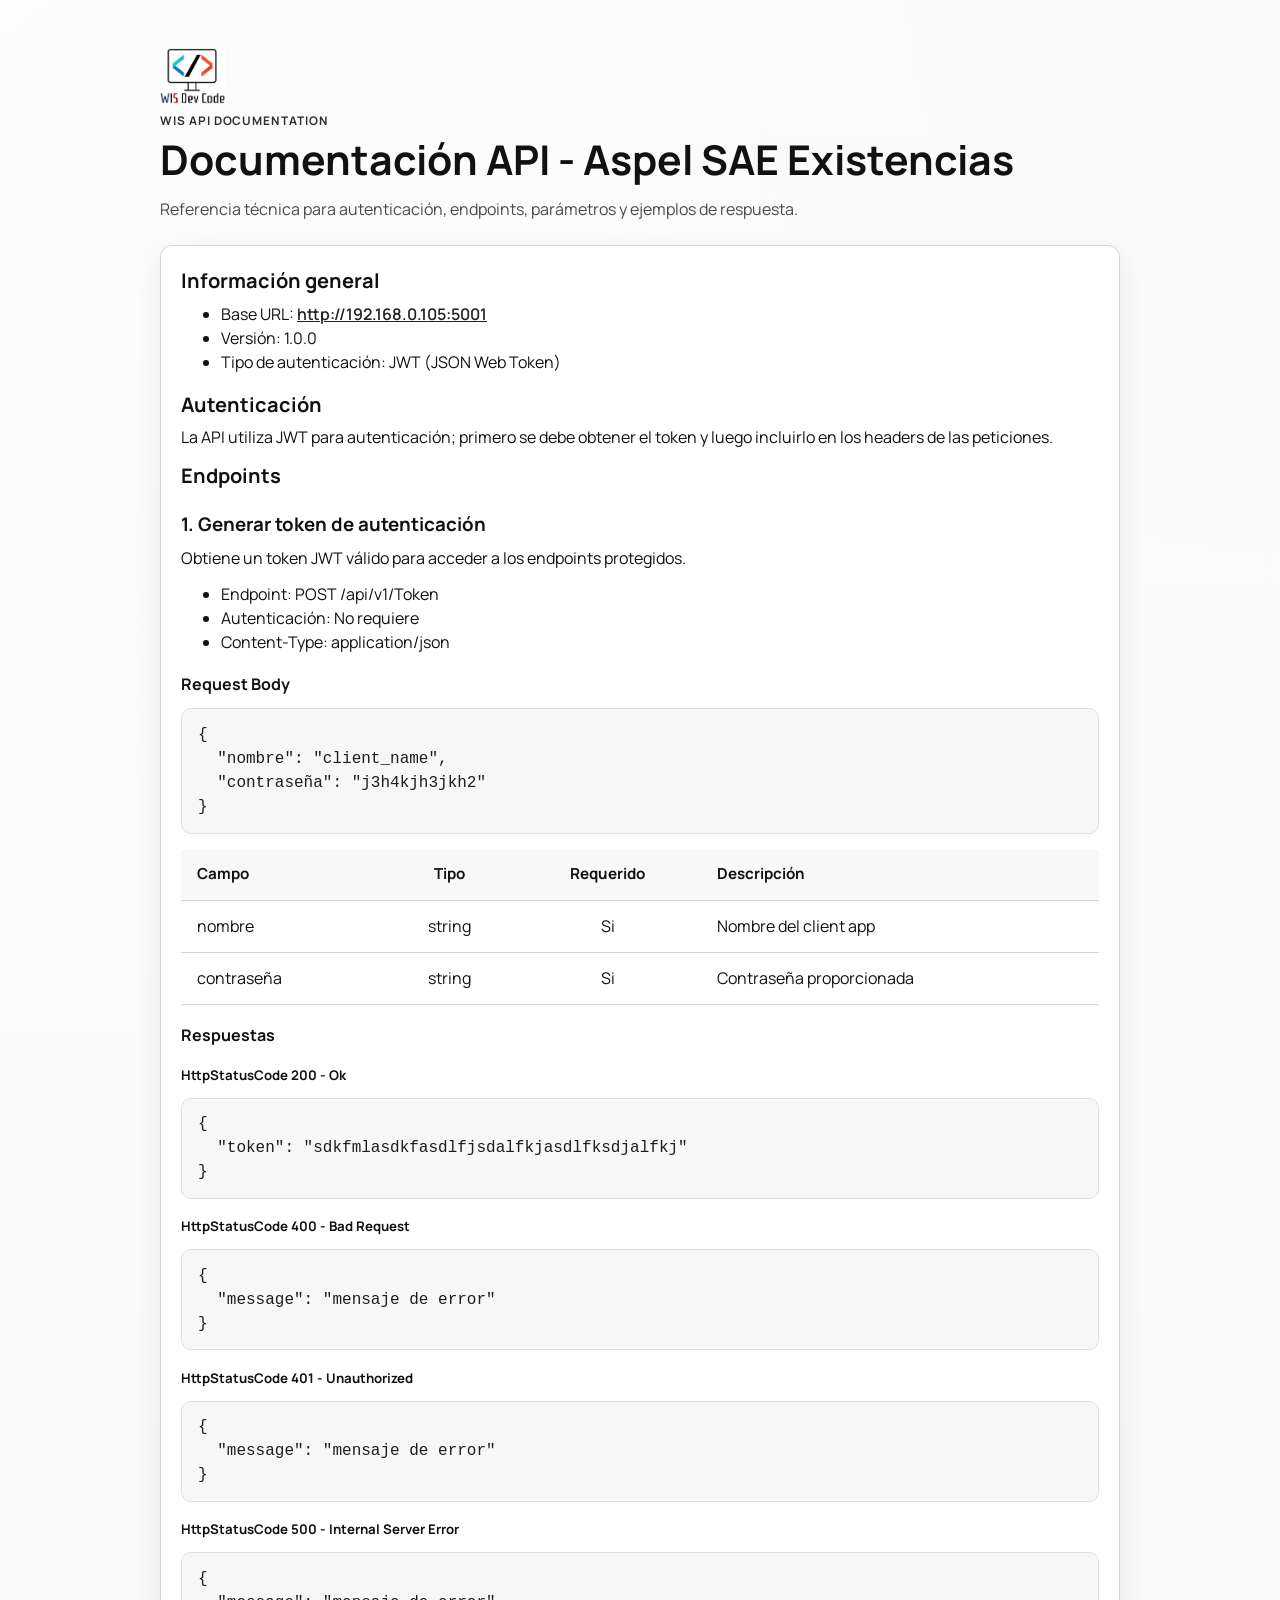
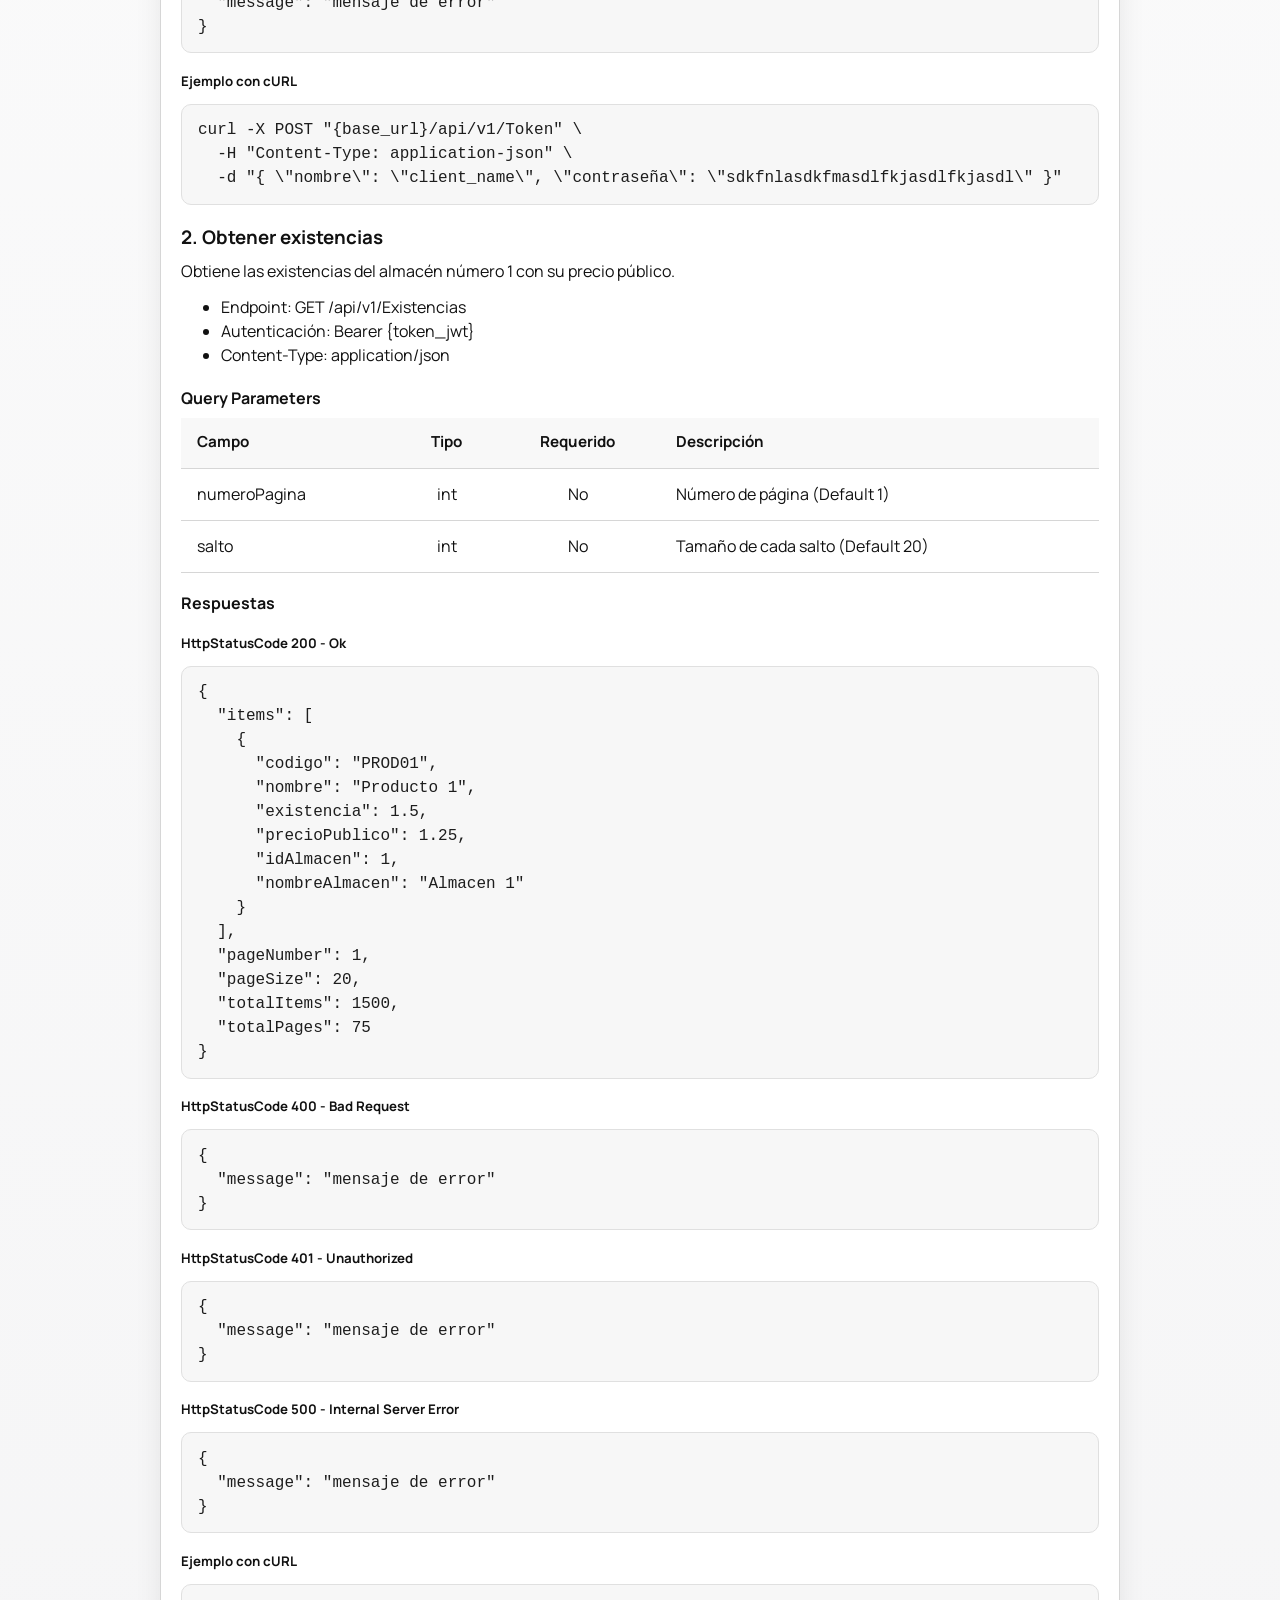
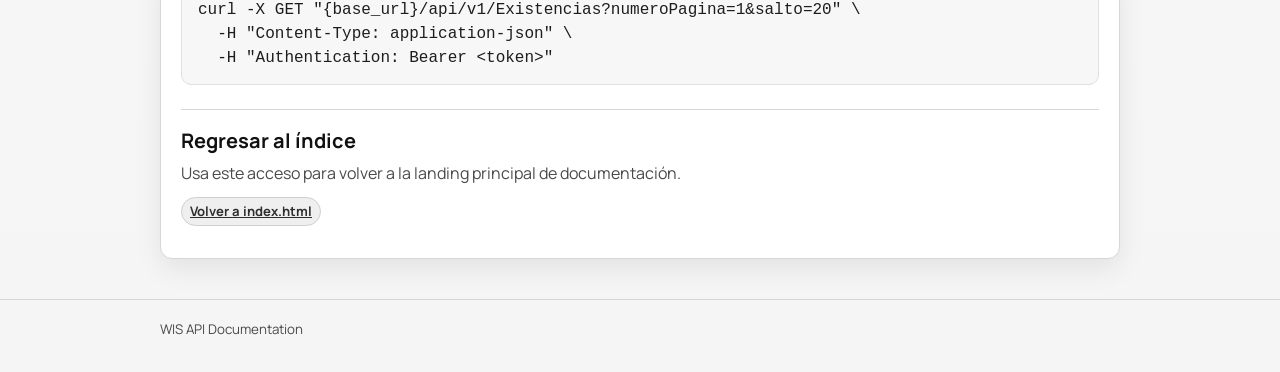
==== pages/DocAPIExistencias.html @ 9df9b6e3 "Add first landing page and 1 test doc" ====
<!doctype html>
<html lang="es">
<head>
  <meta charset="utf-8">
  <meta name="viewport" content="width=device-width, initial-scale=1">
  <meta name="description" content="Documentación API de existencias para Aspel SAE.">
  <title>WIS API Documentation | API Existencias</title>
  <link rel="preconnect" href="https://fonts.googleapis.com">
  <link rel="preconnect" href="https://fonts.gstatic.com" crossorigin>
  <link href="https://fonts.googleapis.com/css2?family=Manrope:wght@400;500;600;700;800&display=swap" rel="stylesheet">
  <link rel="stylesheet" href="../styles.css">
</head>
<body>
  <a class="skip-link" href="#contenido">Saltar al contenido principal</a>

  <header class="site-header" role="banner">
    <div class="container">
      <div class="brand-row">
        <img class="brand-logo" src="../Assets/WIS LOGO_gmail_2.png" alt="WIS logo" width="180" height="60">
      </div>
      <p class="eyebrow">WIS API Documentation</p>
      <h1>Documentación API - Aspel SAE Existencias</h1>
      <p class="lead">Referencia técnica para autenticación, endpoints, parámetros y ejemplos de respuesta.</p>
    </div>
  </header>

  <main id="contenido" class="site-main" role="main">
    <section class="container panel doc-content" aria-labelledby="info-general-titulo">
      <h2 id="info-general-titulo">Información general</h2>
      <ul>
        <li>Base URL: <a href="http://192.168.0.105:5001">http://192.168.0.105:5001</a></li>
        <li>Versión: 1.0.0</li>
        <li>Tipo de autenticación: JWT (JSON Web Token)</li>
      </ul>

      <h2>Autenticación</h2>
      <p>La API utiliza JWT para autenticación; primero se debe obtener el token y luego incluirlo en los headers de las peticiones.</p>

      <h2>Endpoints</h2>
      <h3>1. Generar token de autenticación</h3>
      <p>Obtiene un token JWT válido para acceder a los endpoints protegidos.</p>
      <ul>
        <li>Endpoint: POST /api/v1/Token</li>
        <li>Autenticación: No requiere</li>
        <li>Content-Type: application/json</li>
      </ul>

      <h4>Request Body</h4>
      <pre><code class="language-json">{
  "nombre": "client_name",
  "contraseña": "j3h4kjh3jkh2"
}</code></pre>

      <table>
        <thead>
          <tr>
            <th scope="col">Campo</th>
            <th scope="col" style="text-align: center;">Tipo</th>
            <th scope="col" style="text-align: center;">Requerido</th>
            <th scope="col">Descripción</th>
          </tr>
        </thead>
        <tbody>
          <tr>
            <td>nombre</td>
            <td style="text-align: center;">string</td>
            <td style="text-align: center;">Si</td>
            <td>Nombre del client app</td>
          </tr>
          <tr>
            <td>contraseña</td>
            <td style="text-align: center;">string</td>
            <td style="text-align: center;">Si</td>
            <td>Contraseña proporcionada</td>
          </tr>
        </tbody>
      </table>

      <h4>Respuestas</h4>
      <h5>HttpStatusCode 200 - Ok</h5>
      <pre><code class="language-json">{
  "token": "sdkfmlasdkfasdlfjsdalfkjasdlfksdjalfkj"
}</code></pre>

      <h5>HttpStatusCode 400 - Bad Request</h5>
      <pre><code class="language-json">{
  "message": "mensaje de error"
}</code></pre>

      <h5>HttpStatusCode 401 - Unauthorized</h5>
      <pre><code class="language-json">{
  "message": "mensaje de error"
}</code></pre>

      <h5>HttpStatusCode 500 - Internal Server Error</h5>
      <pre><code class="language-json">{
  "message": "mensaje de error"
}</code></pre>

      <h5>Ejemplo con cURL</h5>
      <pre><code class="language-http">curl -X POST "{base_url}/api/v1/Token" \
  -H "Content-Type: application-json" \
  -d "{ \"nombre\": \"client_name\", \"contraseña\": \"sdkfnlasdkfmasdlfkjasdlfkjasdl\" }"</code></pre>

      <h3>2. Obtener existencias</h3>
      <p>Obtiene las existencias del almacén número 1 con su precio público.</p>
      <ul>
        <li>Endpoint: GET /api/v1/Existencias</li>
        <li>Autenticación: Bearer {token_jwt}</li>
        <li>Content-Type: application/json</li>
      </ul>

      <h4>Query Parameters</h4>
      <table>
        <thead>
          <tr>
            <th scope="col">Campo</th>
            <th scope="col" style="text-align: center;">Tipo</th>
            <th scope="col" style="text-align: center;">Requerido</th>
            <th scope="col">Descripción</th>
          </tr>
        </thead>
        <tbody>
          <tr>
            <td>numeroPagina</td>
            <td style="text-align: center;">int</td>
            <td style="text-align: center;">No</td>
            <td>Número de página (Default 1)</td>
          </tr>
          <tr>
            <td>salto</td>
            <td style="text-align: center;">int</td>
            <td style="text-align: center;">No</td>
            <td>Tamaño de cada salto (Default 20)</td>
          </tr>
        </tbody>
      </table>

      <h4>Respuestas</h4>
      <h5>HttpStatusCode 200 - Ok</h5>
      <pre><code class="language-json">{
  "items": [
    {
      "codigo": "PROD01",
      "nombre": "Producto 1",
      "existencia": 1.5,
      "precioPublico": 1.25,
      "idAlmacen": 1,
      "nombreAlmacen": "Almacen 1"
    }
  ],
  "pageNumber": 1,
  "pageSize": 20,
  "totalItems": 1500,
  "totalPages": 75
}</code></pre>

      <h5>HttpStatusCode 400 - Bad Request</h5>
      <pre><code class="language-json">{
  "message": "mensaje de error"
}</code></pre>

      <h5>HttpStatusCode 401 - Unauthorized</h5>
      <pre><code class="language-json">{
  "message": "mensaje de error"
}</code></pre>

      <h5>HttpStatusCode 500 - Internal Server Error</h5>
      <pre><code class="language-json">{
  "message": "mensaje de error"
}</code></pre>

      <h5>Ejemplo con cURL</h5>
      <pre><code class="language-http">curl -X GET "{base_url}/api/v1/Existencias?numeroPagina=1&amp;salto=20" \
  -H "Content-Type: application-json" \
  -H "Authentication: Bearer &lt;token&gt;"</code></pre>

      <section class="return-section" aria-label="Regresar al índice">
        <h2>Regresar al índice</h2>
        <p class="section-note">Usa este acceso para volver a la landing principal de documentación.</p>
        <p><a class="tag" href="../index.html">Volver a index.html</a></p>
      </section>
    </section>
  </main>

  <footer class="site-footer" role="contentinfo">
    <div class="container">
      <small>WIS API Documentation</small>
    </div>
  </footer>
</body>
</html>
---- styles.css ----
:root {
  --bg: #f5f5f6;
  --surface: #ffffff;
  --text: #111111;
  --muted: #4a4a4a;
  --line: #d6d6d6;
  --accent: #232323;
  --accent-soft: #efefef;
  --radius: 12px;
  --shadow: 0 10px 28px rgba(0, 0, 0, 0.08);
  --max-width: 960px;
}

* {
  box-sizing: border-box;
}

html,
body {
  margin: 0;
  padding: 0;
}

body {
  font-family: "Manrope", "Segoe UI", Tahoma, Geneva, Verdana, sans-serif;
  line-height: 1.5;
  color: var(--text);
  background:
    radial-gradient(circle at top right, #fafafa, transparent 42%),
    linear-gradient(180deg, #fdfdfd 0%, var(--bg) 100%);
  min-height: 100vh;
}

.skip-link {
  position: absolute;
  left: -9999px;
}

.skip-link:focus {
  left: 1rem;
  top: 1rem;
  background: #000;
  color: #fff;
  padding: 0.5rem 0.75rem;
  z-index: 1000;
  border-radius: 6px;
}

.container {
  width: min(100% - 2rem, var(--max-width));
  margin-inline: auto;
}

.site-header {
  padding: 3rem 0 1.5rem;
}

.brand-row {
  display: flex;
  align-items: center;
  margin-bottom: 0.5rem;
}

.brand-logo {
  display: block;
  width: auto;
  height: 56px;
  object-fit: contain;
}

.eyebrow {
  margin: 0;
  color: #2f2f2f;
  font-weight: 700;
  letter-spacing: 0.08em;
  text-transform: uppercase;
  font-size: 0.74rem;
}

h1 {
  margin: 0.35rem 0 0.75rem;
  font-size: clamp(1.8rem, 3.2vw, 2.6rem);
  line-height: 1.2;
}

.lead {
  margin: 0;
  color: var(--muted);
  max-width: 65ch;
}

.site-main {
  padding-bottom: 2.5rem;
}

.panel {
  background: var(--surface);
  border: 1px solid var(--line);
  border-radius: var(--radius);
  box-shadow: var(--shadow);
  padding: 1.25rem;
}

h2 {
  margin: 0;
  font-size: 1.25rem;
}

h3,
h4,
h5 {
  margin: 1.15rem 0 0.5rem;
}

.section-note {
  margin-top: 0.5rem;
  color: var(--muted);
}

.table-wrap {
  overflow-x: auto;
  margin-top: 1rem;
  border-radius: 10px;
  border: 1px solid var(--line);
}

pre {
  margin: 0.75rem 0 1rem;
  padding: 0.85rem 1rem;
  background: #f7f7f7;
  border: 1px solid #e0e0e0;
  border-radius: 10px;
  overflow-x: auto;
}

code {
  font-family: "Consolas", "Courier New", monospace;
  color: #1d1d1d;
}

.doc-content ul {
  margin-top: 0.4rem;
  margin-bottom: 1rem;
}

.doc-content p {
  margin: 0.35rem 0 0.75rem;
}

.return-section {
  margin-top: 1.5rem;
  padding-top: 1rem;
  border-top: 1px solid var(--line);
}

table {
  width: 100%;
  border-collapse: collapse;
  background: #fff;
}

caption {
  text-align: left;
  padding: 0.9rem 1rem;
  font-weight: 700;
  background: #f3f3f3;
  border-bottom: 1px solid var(--line);
}

th,
td {
  text-align: left;
  padding: 0.85rem 1rem;
  border-bottom: 1px solid var(--line);
  vertical-align: top;
}

th {
  background: #f8f8f8;
  font-size: 0.95rem;
}

a {
  color: var(--accent);
  font-weight: 600;
}

a:hover {
  text-decoration-thickness: 2px;
}

.tag {
  display: inline-block;
  background: var(--accent-soft);
  border: 1px solid #cfcfcf;
  color: #2e2e2e;
  font-size: 0.82rem;
  font-weight: 700;
  padding: 0.2rem 0.5rem;
  border-radius: 999px;
}

.site-footer {
  border-top: 1px solid var(--line);
  padding: 1rem 0 2rem;
  color: var(--muted);
}

@media (max-width: 640px) {
  .site-header {
    padding-top: 2.25rem;
  }

  .panel {
    padding: 1rem;
  }
}
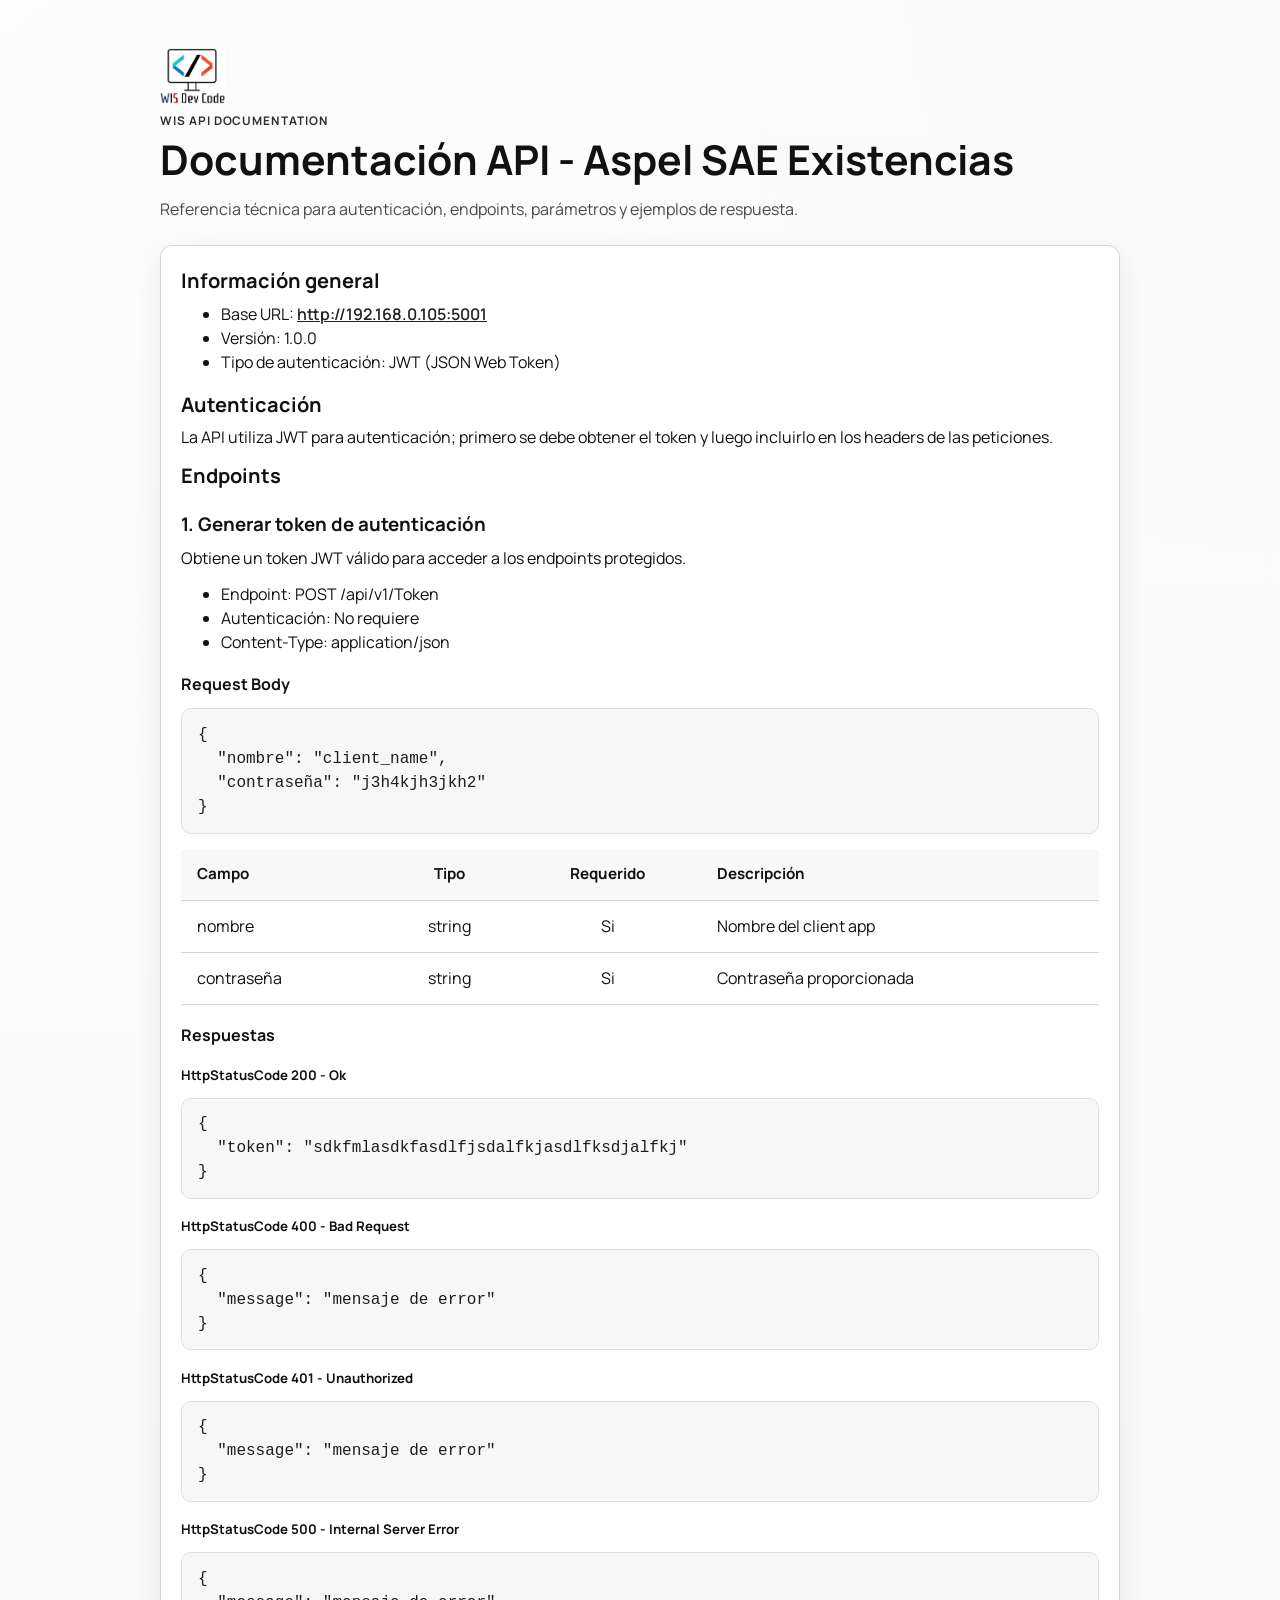
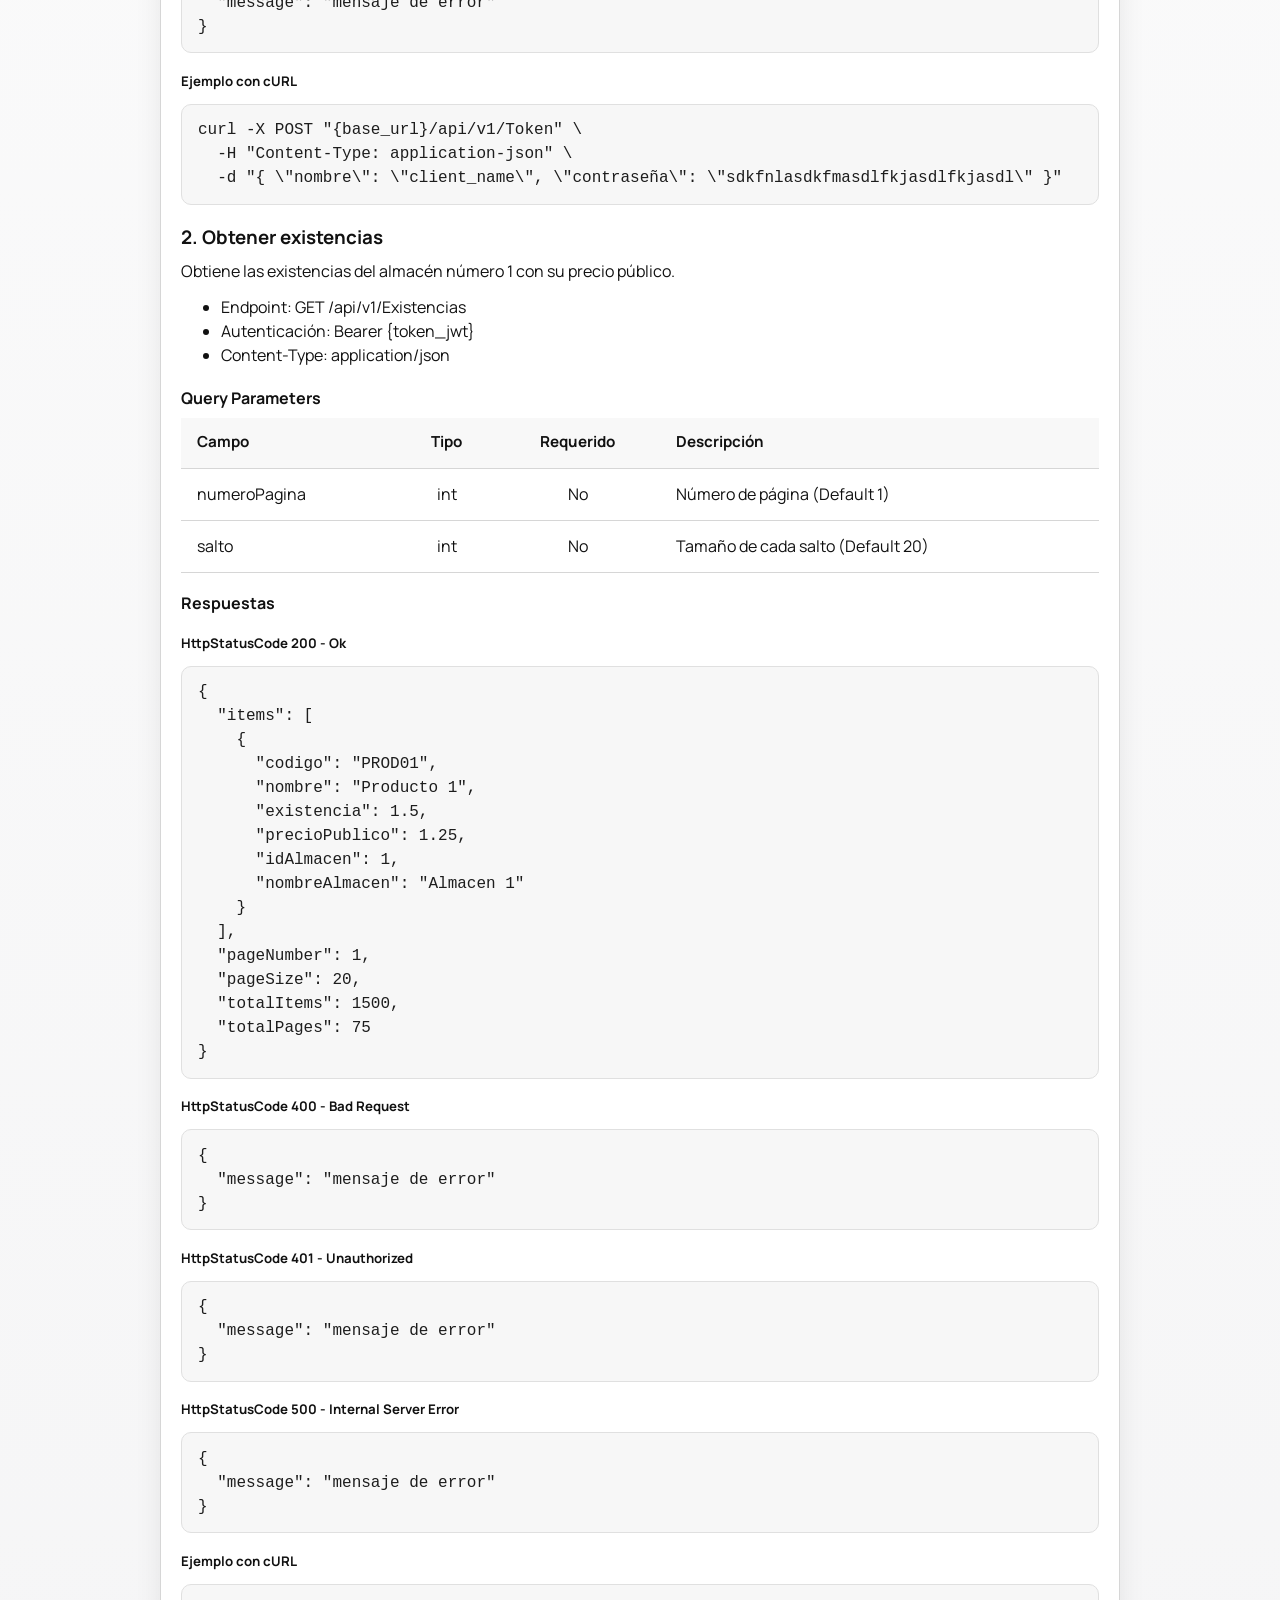
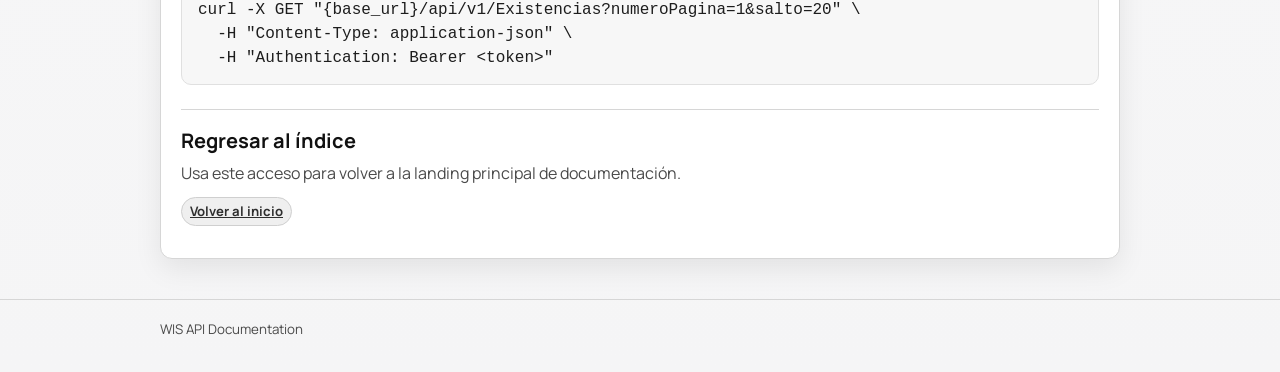
==== commit be470928: "refactor Doc API Existencias" ====
--- a/pages/DocAPIExistencias.html
+++ b/pages/DocAPIExistencias.html
@@ -178,7 +178,7 @@
       <section class="return-section" aria-label="Regresar al índice">
         <h2>Regresar al índice</h2>
         <p class="section-note">Usa este acceso para volver a la landing principal de documentación.</p>
-        <p><a class="tag" href="../index.html">Volver a index.html</a></p>
+        <p><a class="tag" href="../index.html">Volver al inicio</a></p>
       </section>
     </section>
   </main>
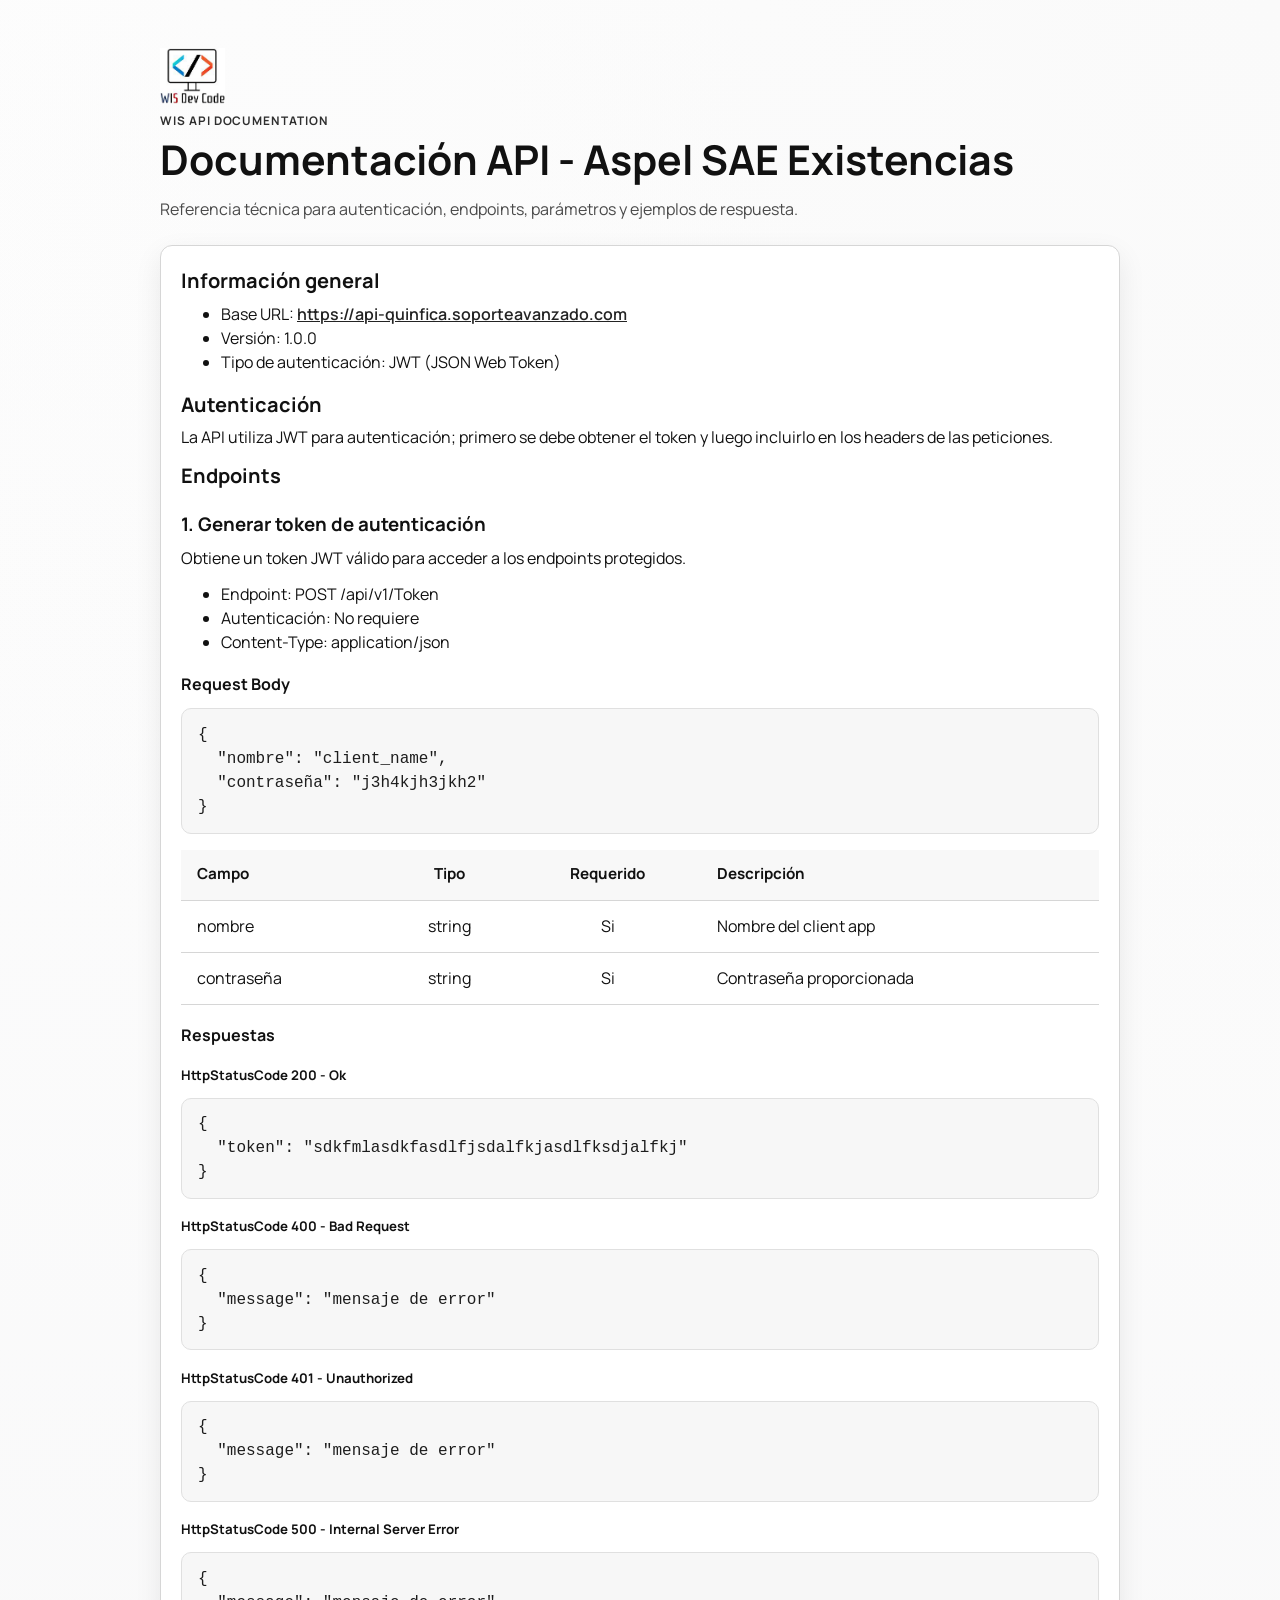
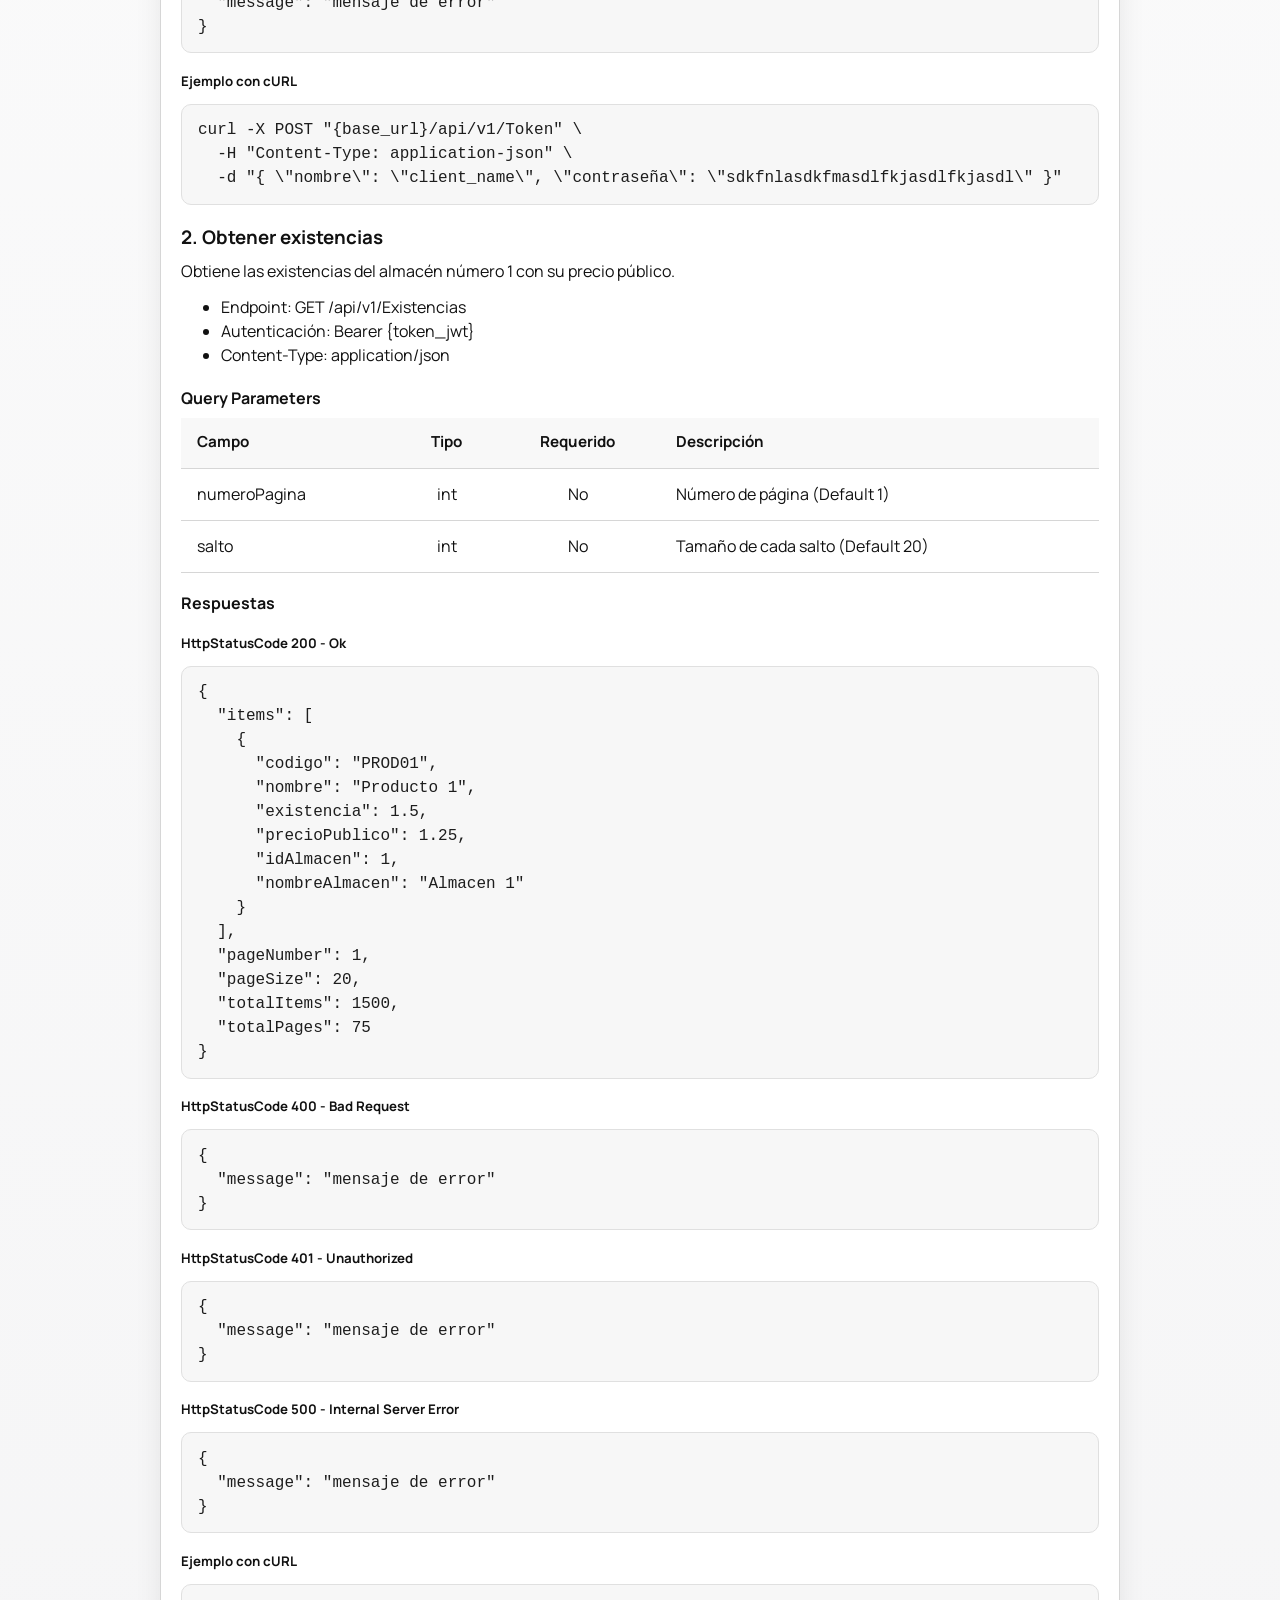
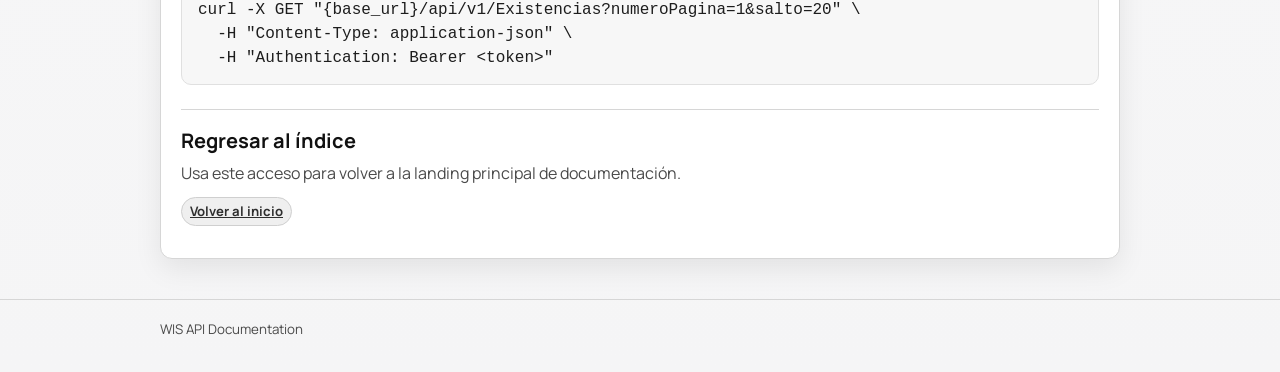
==== commit b8457024: "docs: update base url in doc of API Existencias Quinfica" ====
--- a/pages/DocAPIExistencias.html
+++ b/pages/DocAPIExistencias.html
@@ -28,7 +28,7 @@
     <section class="container panel doc-content" aria-labelledby="info-general-titulo">
       <h2 id="info-general-titulo">Información general</h2>
       <ul>
-        <li>Base URL: <a href="http://192.168.0.105:5001">http://192.168.0.105:5001</a></li>
+        <li>Base URL: <a href="https://api-quinfica.soporteavanzado.com">https://api-quinfica.soporteavanzado.com</a></li>
         <li>Versión: 1.0.0</li>
         <li>Tipo de autenticación: JWT (JSON Web Token)</li>
       </ul>
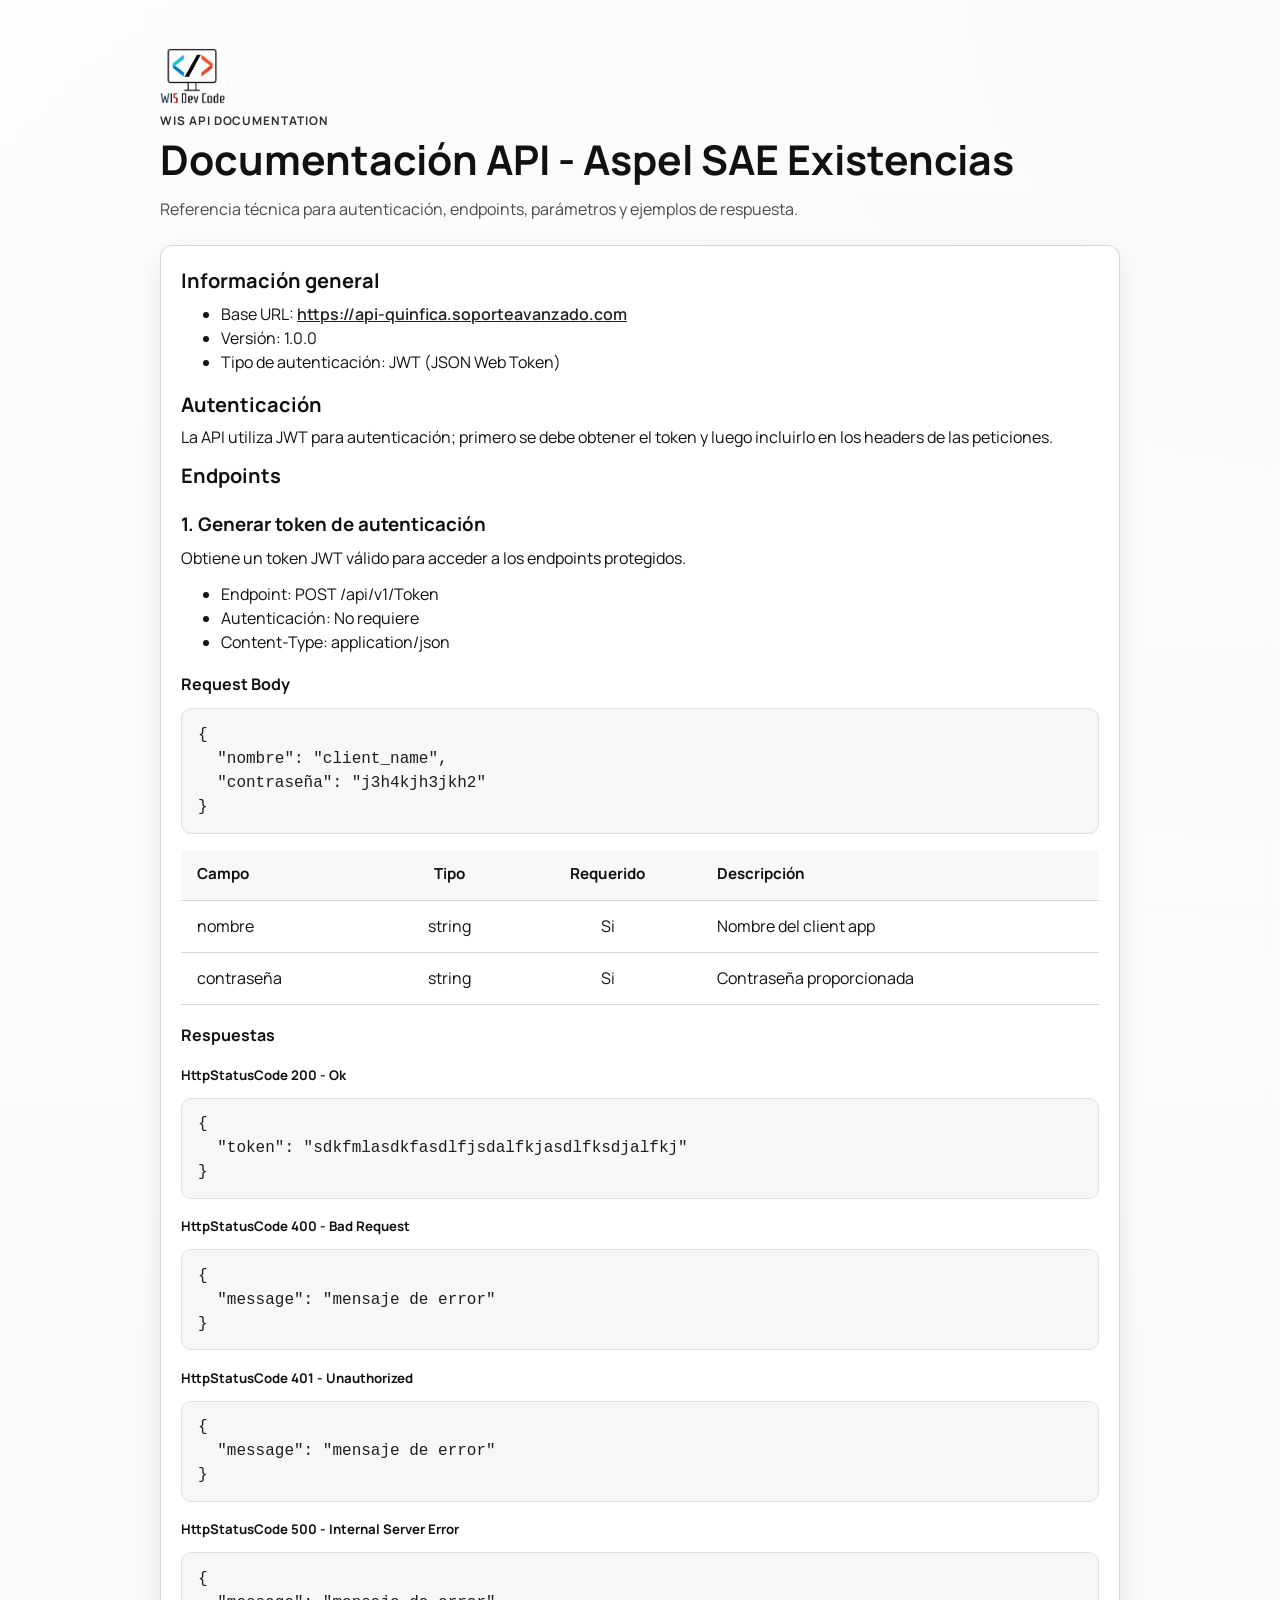
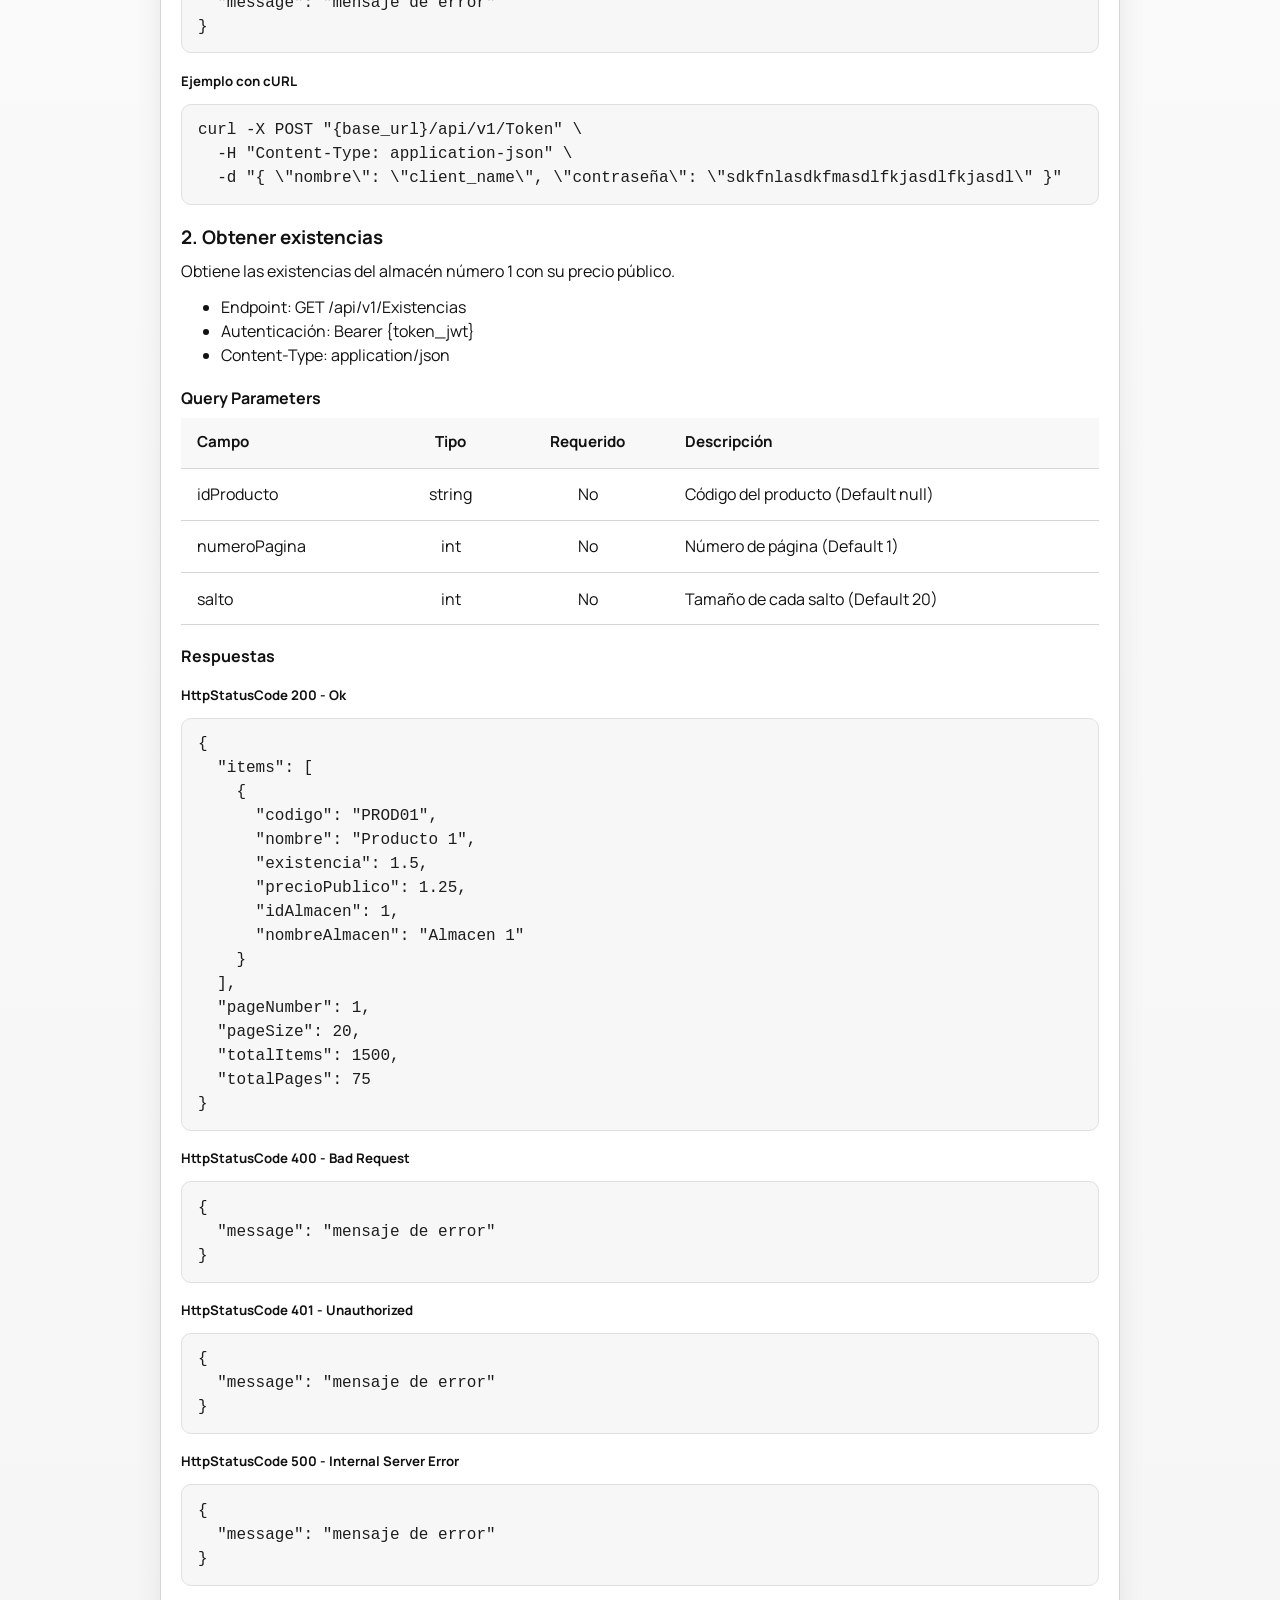
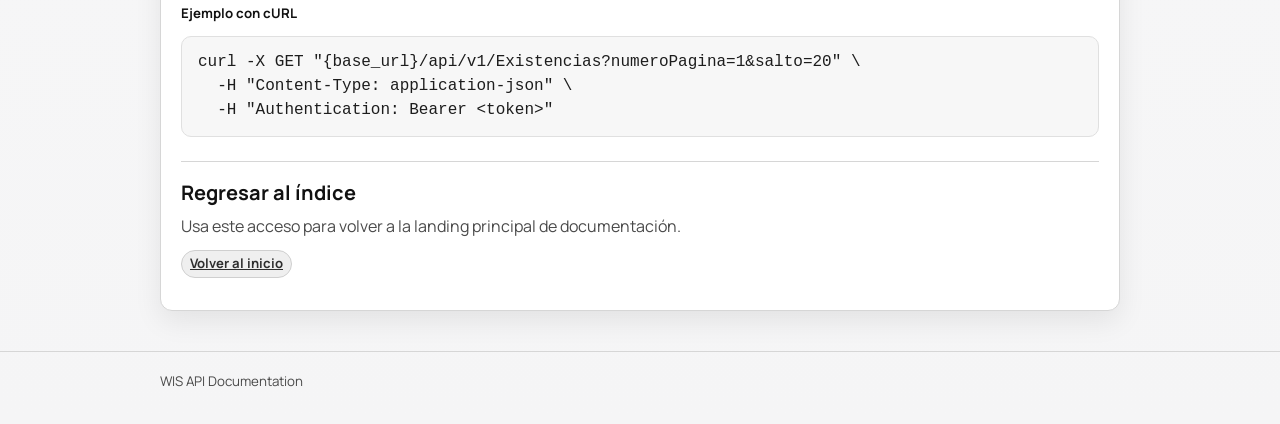
==== commit e8fbcfad: "docs: update documentation in Existence Controller add idProducto param" ====
--- a/pages/DocAPIExistencias.html
+++ b/pages/DocAPIExistencias.html
@@ -122,6 +122,12 @@
         </thead>
         <tbody>
           <tr>
+            <td>idProducto</td>
+            <td style="text-align: center;">string</td>
+            <td style="text-align: center;">No</td>
+            <td>Código del producto (Default null)</td>
+          </tr>
+          <tr>
             <td>numeroPagina</td>
             <td style="text-align: center;">int</td>
             <td style="text-align: center;">No</td>
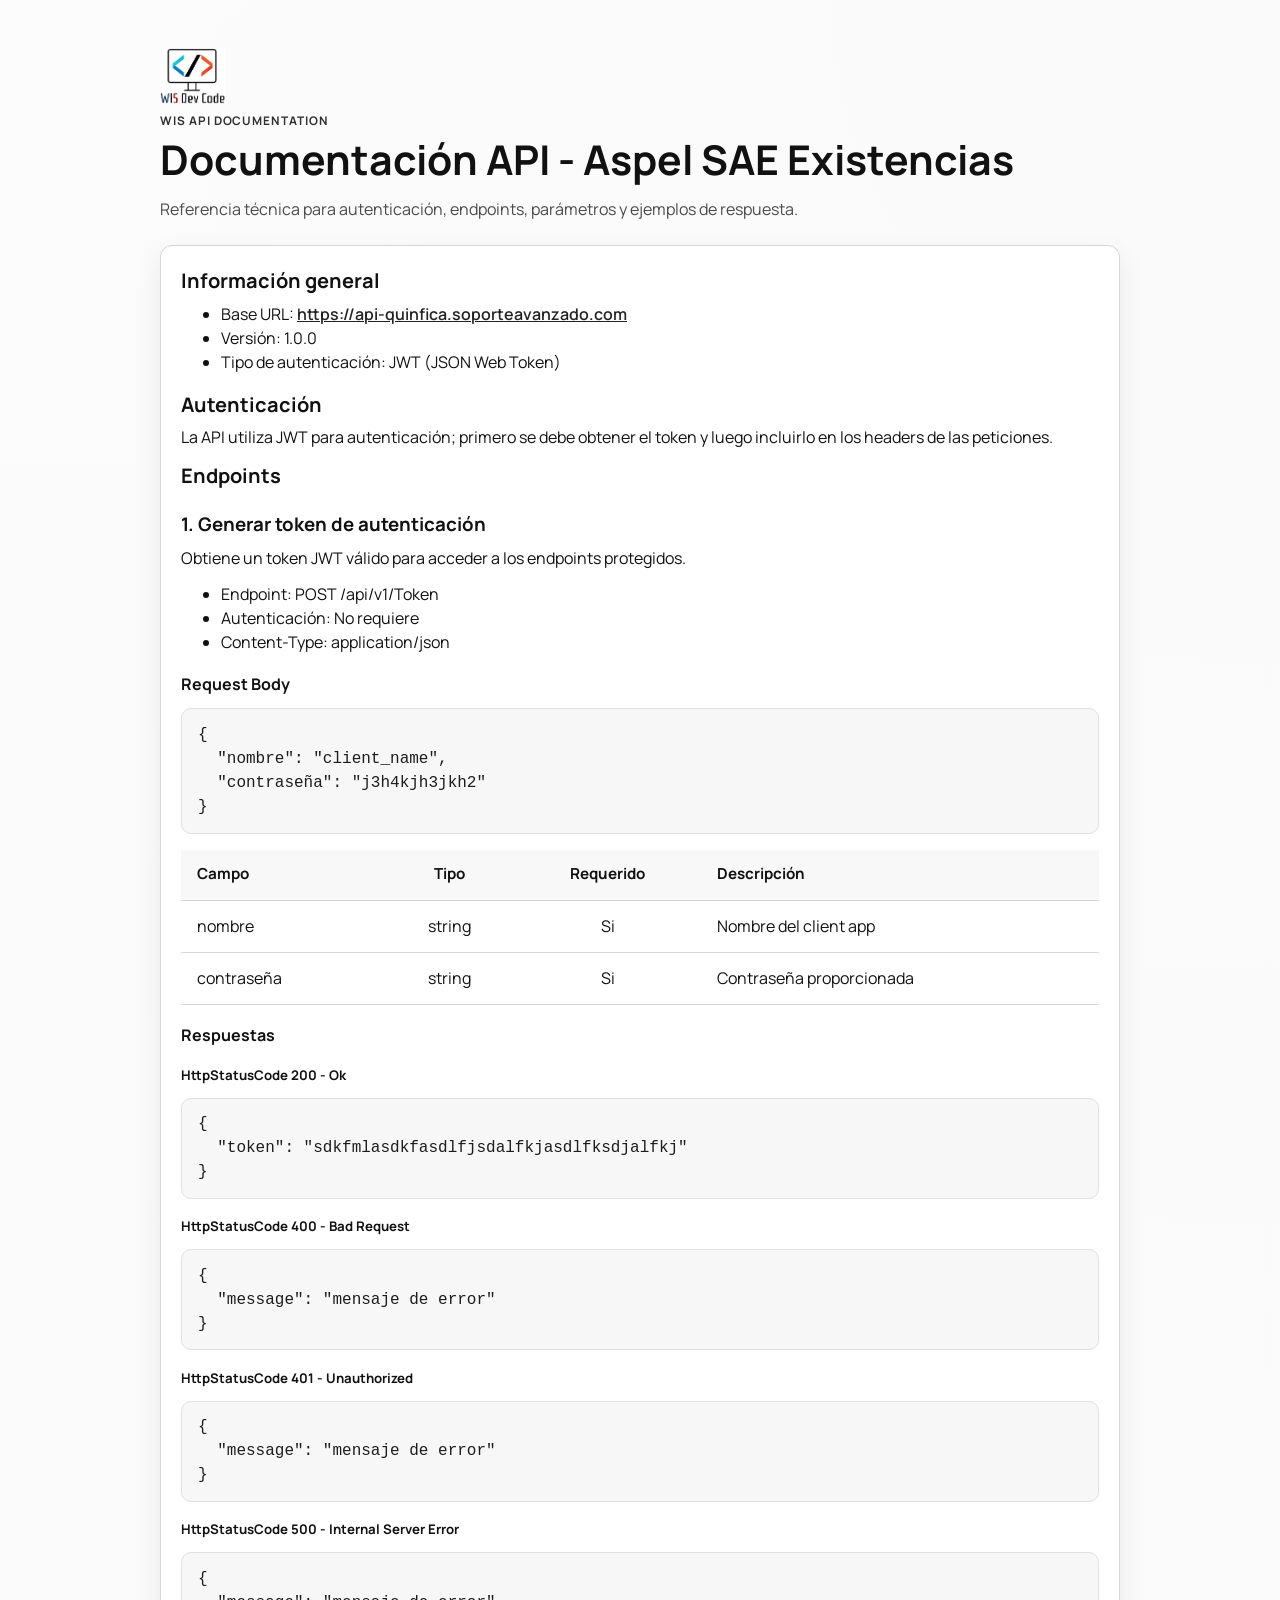
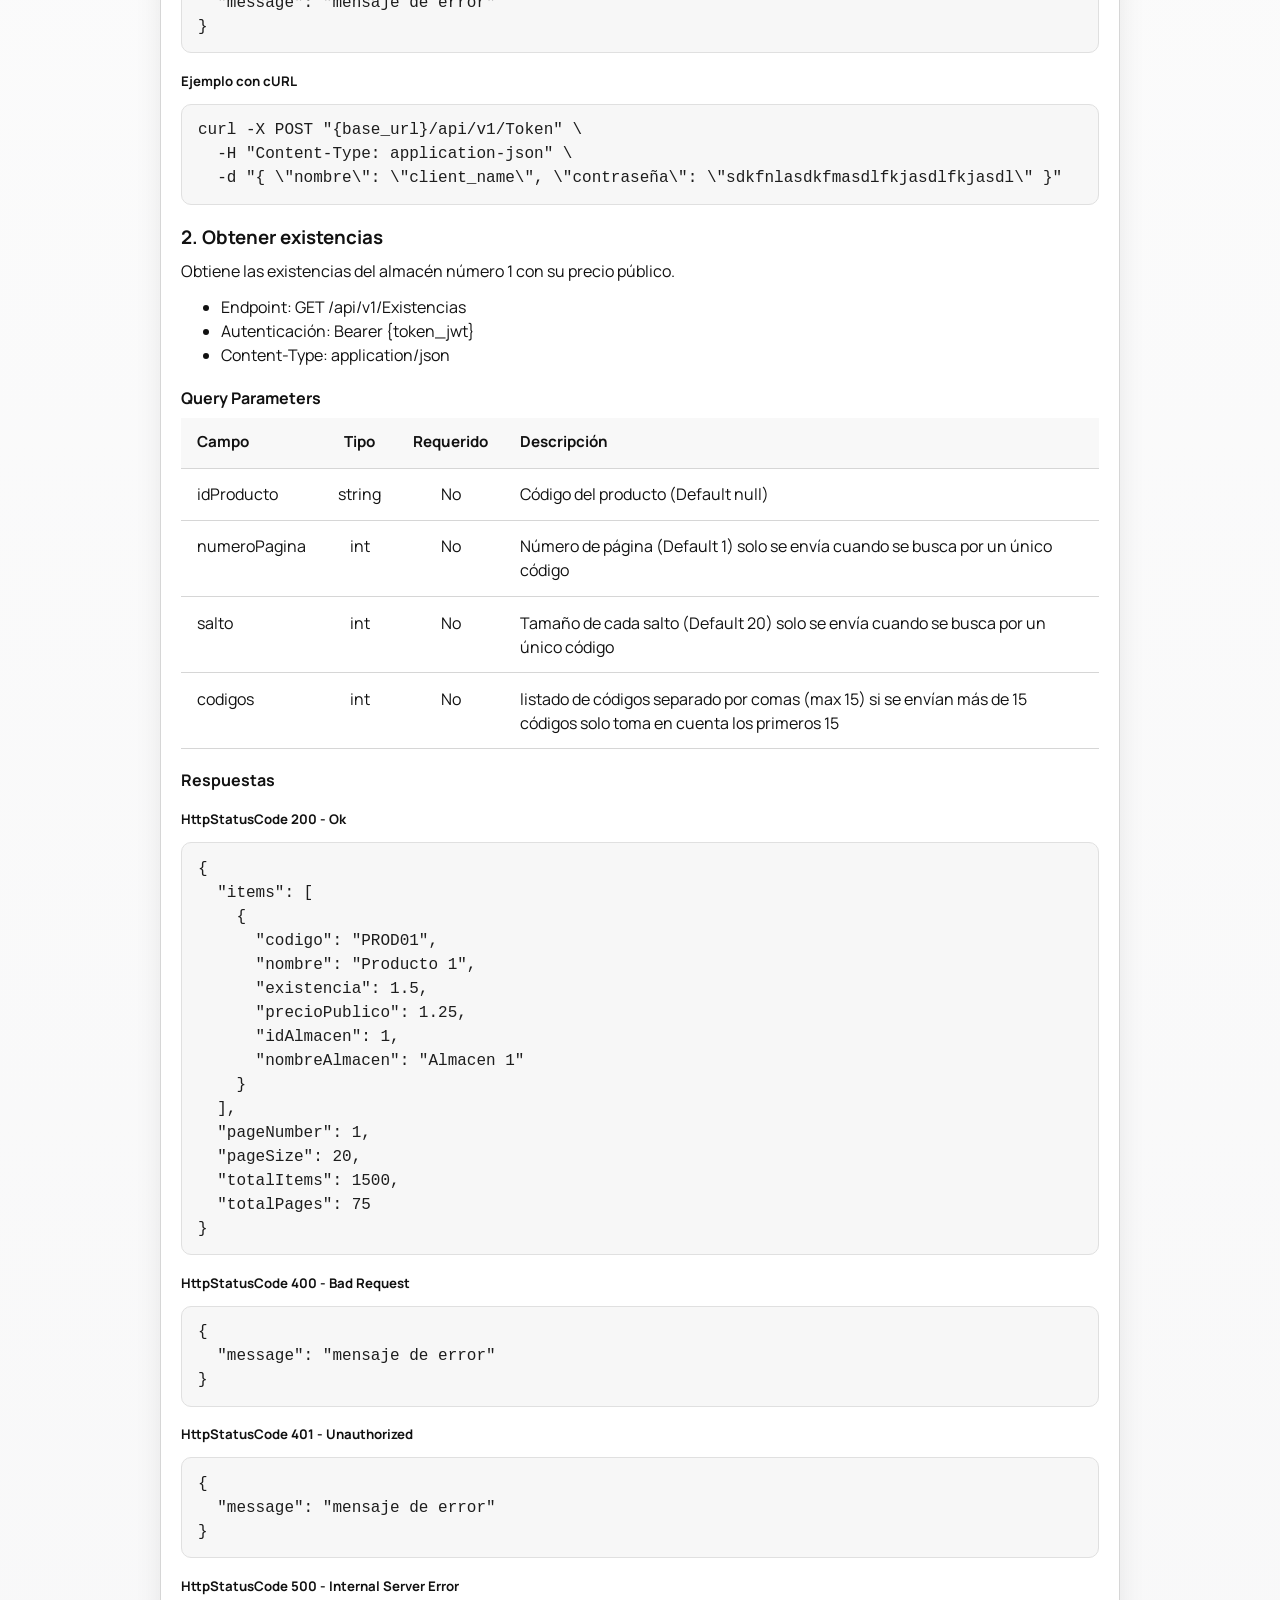
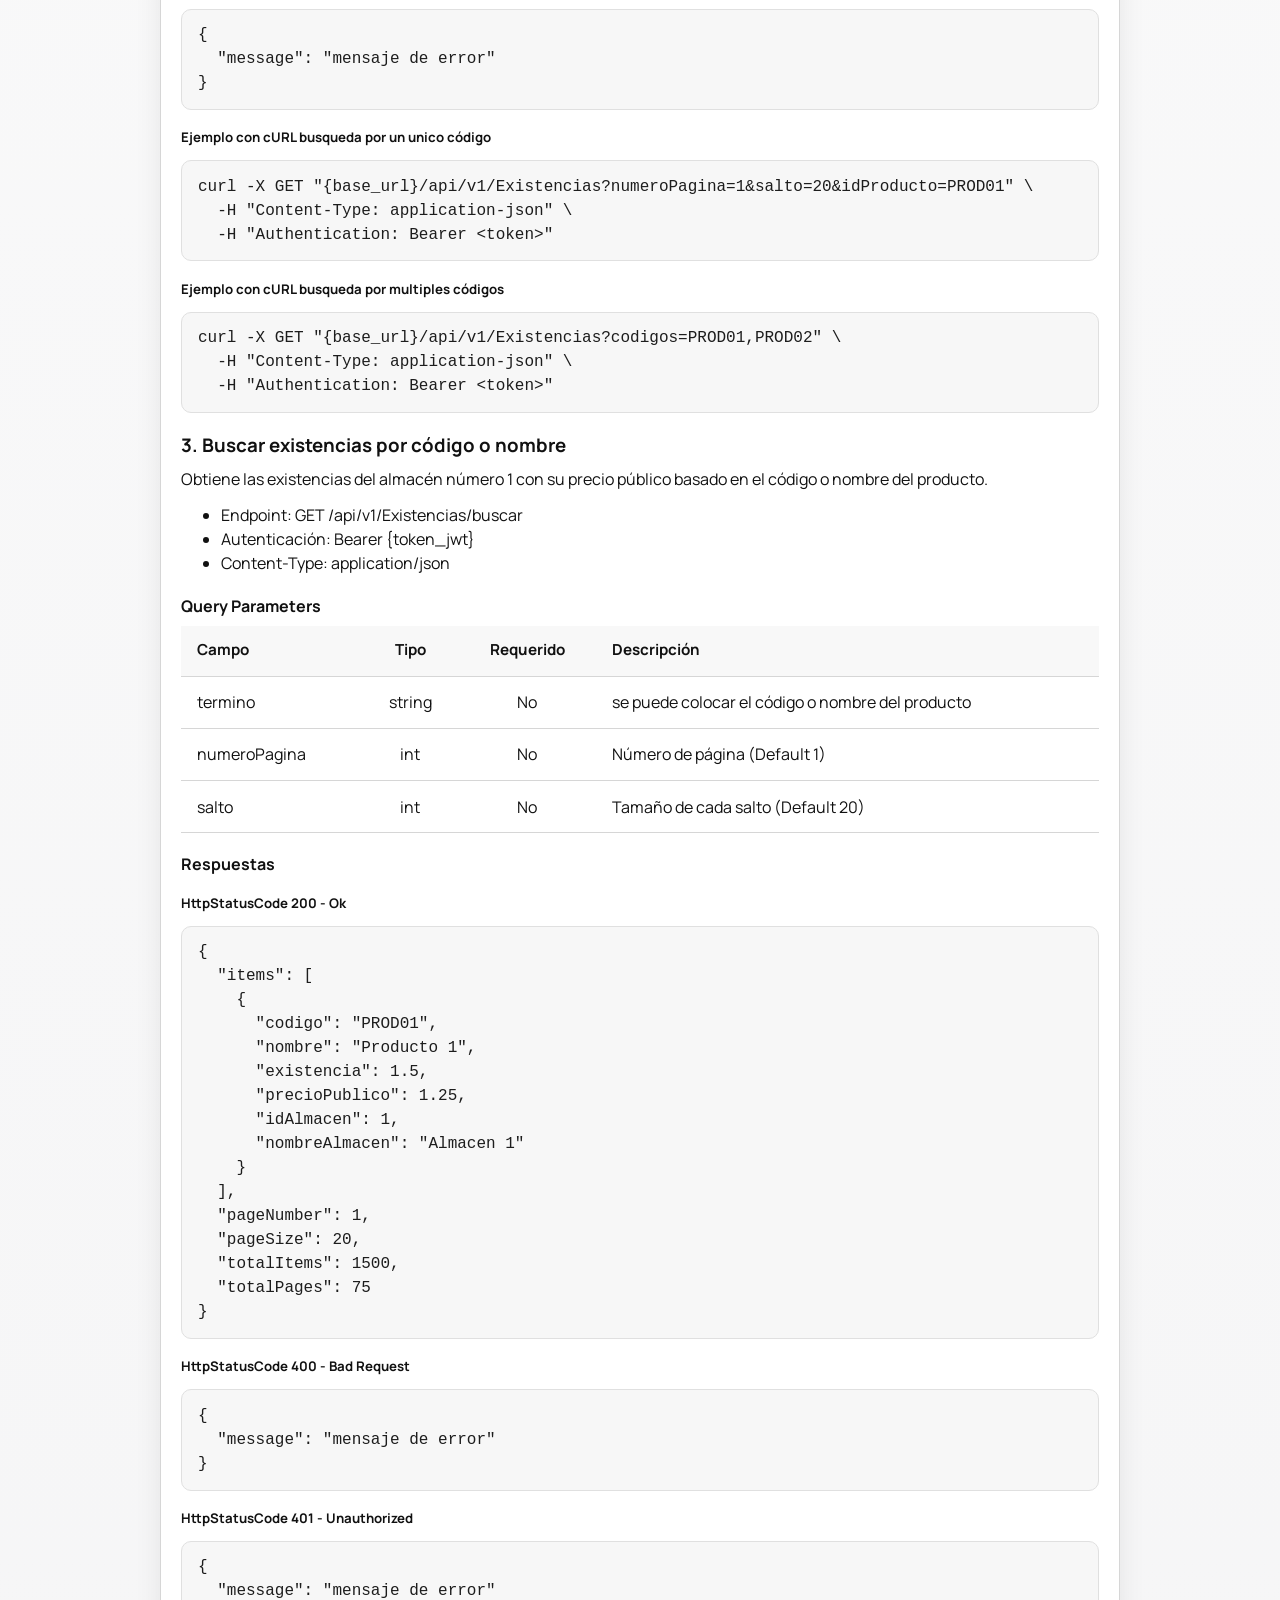
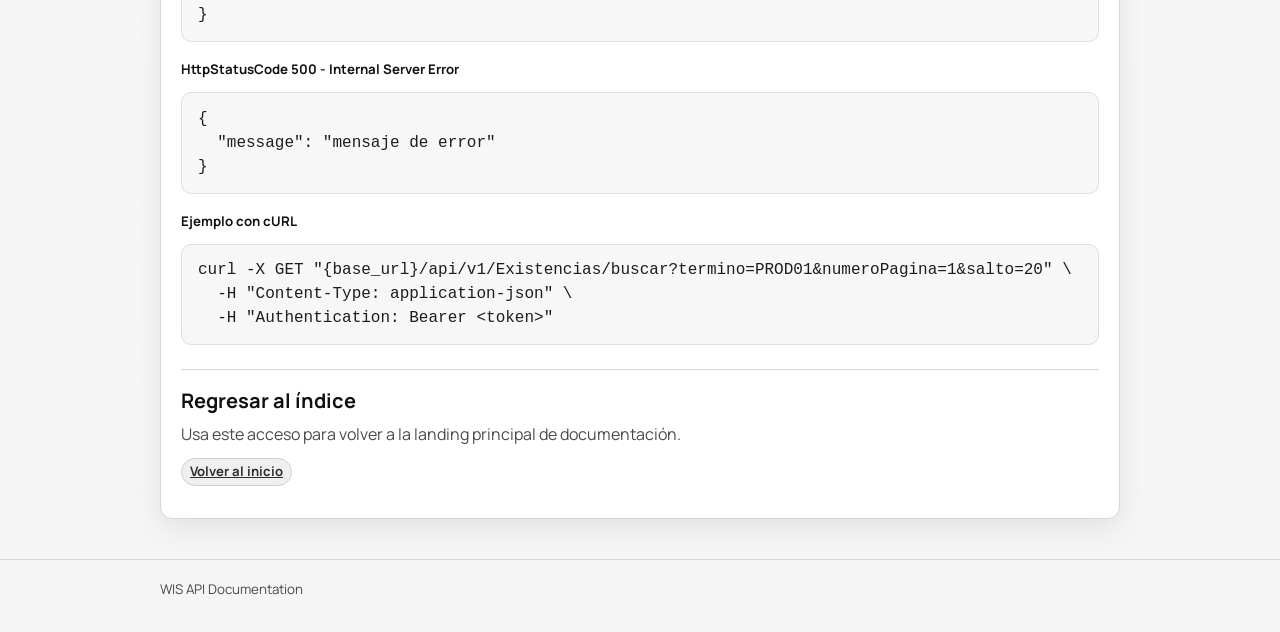
==== commit 503c5ab1: "Update docsumentatio of new endpoints and update get existence endpoint" ====
--- a/pages/DocAPIExistencias.html
+++ b/pages/DocAPIExistencias.html
@@ -131,13 +131,19 @@
             <td>numeroPagina</td>
             <td style="text-align: center;">int</td>
             <td style="text-align: center;">No</td>
-            <td>Número de página (Default 1)</td>
+            <td>Número de página (Default 1) solo se envía cuando se busca por un único código</td>
           </tr>
           <tr>
             <td>salto</td>
             <td style="text-align: center;">int</td>
             <td style="text-align: center;">No</td>
-            <td>Tamaño de cada salto (Default 20)</td>
+            <td>Tamaño de cada salto (Default 20) solo se envía cuando se busca por un único código</td>
+          </tr>
+          <tr>
+            <td>codigos</td>
+            <td style="text-align: center;">int</td>
+            <td style="text-align: center;">No</td>
+            <td>listado de códigos separado por comas (max 15) si se envían más de 15 códigos solo toma en cuenta los primeros 15</td>
           </tr>
         </tbody>
       </table>
@@ -176,8 +182,92 @@
   "message": "mensaje de error"
 }</code></pre>
 
+      <h5>Ejemplo con cURL busqueda por un unico código</h5>
+      <pre><code class="language-http">curl -X GET "{base_url}/api/v1/Existencias?numeroPagina=1&amp;salto=20&amp;idProducto=PROD01" \
+  -H "Content-Type: application-json" \
+  -H "Authentication: Bearer &lt;token&gt;"</code></pre>
+
+    <h5>Ejemplo con cURL busqueda por multiples códigos</h5>
+      <pre><code class="language-http">curl -X GET "{base_url}/api/v1/Existencias?codigos=PROD01,PROD02" \
+  -H "Content-Type: application-json" \
+  -H "Authentication: Bearer &lt;token&gt;"</code></pre>
+
+<h3>3. Buscar existencias por código o nombre</h3>
+      <p>Obtiene las existencias del almacén número 1 con su precio público basado en el código o nombre del producto.</p>
+      <ul>
+        <li>Endpoint: GET /api/v1/Existencias/buscar</li>
+        <li>Autenticación: Bearer {token_jwt}</li>
+        <li>Content-Type: application/json</li>
+      </ul>
+
+<h4>Query Parameters</h4>
+      <table>
+        <thead>
+          <tr>
+            <th scope="col">Campo</th>
+            <th scope="col" style="text-align: center;">Tipo</th>
+            <th scope="col" style="text-align: center;">Requerido</th>
+            <th scope="col">Descripción</th>
+          </tr>
+        </thead>
+        <tbody>
+          <tr>
+            <td>termino</td>
+            <td style="text-align: center;">string</td>
+            <td style="text-align: center;">No</td>
+            <td>se puede colocar el código o nombre del producto</td>
+          </tr>
+          <tr>
+            <td>numeroPagina</td>
+            <td style="text-align: center;">int</td>
+            <td style="text-align: center;">No</td>
+            <td>Número de página (Default 1)</td>
+          </tr>
+          <tr>
+            <td>salto</td>
+            <td style="text-align: center;">int</td>
+            <td style="text-align: center;">No</td>
+            <td>Tamaño de cada salto (Default 20)</td>
+          </tr>          
+        </tbody>
+      </table>
+
+      <h4>Respuestas</h4>
+      <h5>HttpStatusCode 200 - Ok</h5>
+      <pre><code class="language-json">{
+  "items": [
+    {
+      "codigo": "PROD01",
+      "nombre": "Producto 1",
+      "existencia": 1.5,
+      "precioPublico": 1.25,
+      "idAlmacen": 1,
+      "nombreAlmacen": "Almacen 1"
+    }
+  ],
+  "pageNumber": 1,
+  "pageSize": 20,
+  "totalItems": 1500,
+  "totalPages": 75
+}</code></pre>
+
+      <h5>HttpStatusCode 400 - Bad Request</h5>
+      <pre><code class="language-json">{
+  "message": "mensaje de error"
+}</code></pre>
+
+      <h5>HttpStatusCode 401 - Unauthorized</h5>
+      <pre><code class="language-json">{
+  "message": "mensaje de error"
+}</code></pre>
+
+      <h5>HttpStatusCode 500 - Internal Server Error</h5>
+      <pre><code class="language-json">{
+  "message": "mensaje de error"
+}</code></pre>
+
       <h5>Ejemplo con cURL</h5>
-      <pre><code class="language-http">curl -X GET "{base_url}/api/v1/Existencias?numeroPagina=1&amp;salto=20" \
+      <pre><code class="language-http">curl -X GET "{base_url}/api/v1/Existencias/buscar?termino=PROD01&numeroPagina=1&salto=20" \
   -H "Content-Type: application-json" \
   -H "Authentication: Bearer &lt;token&gt;"</code></pre>
 
